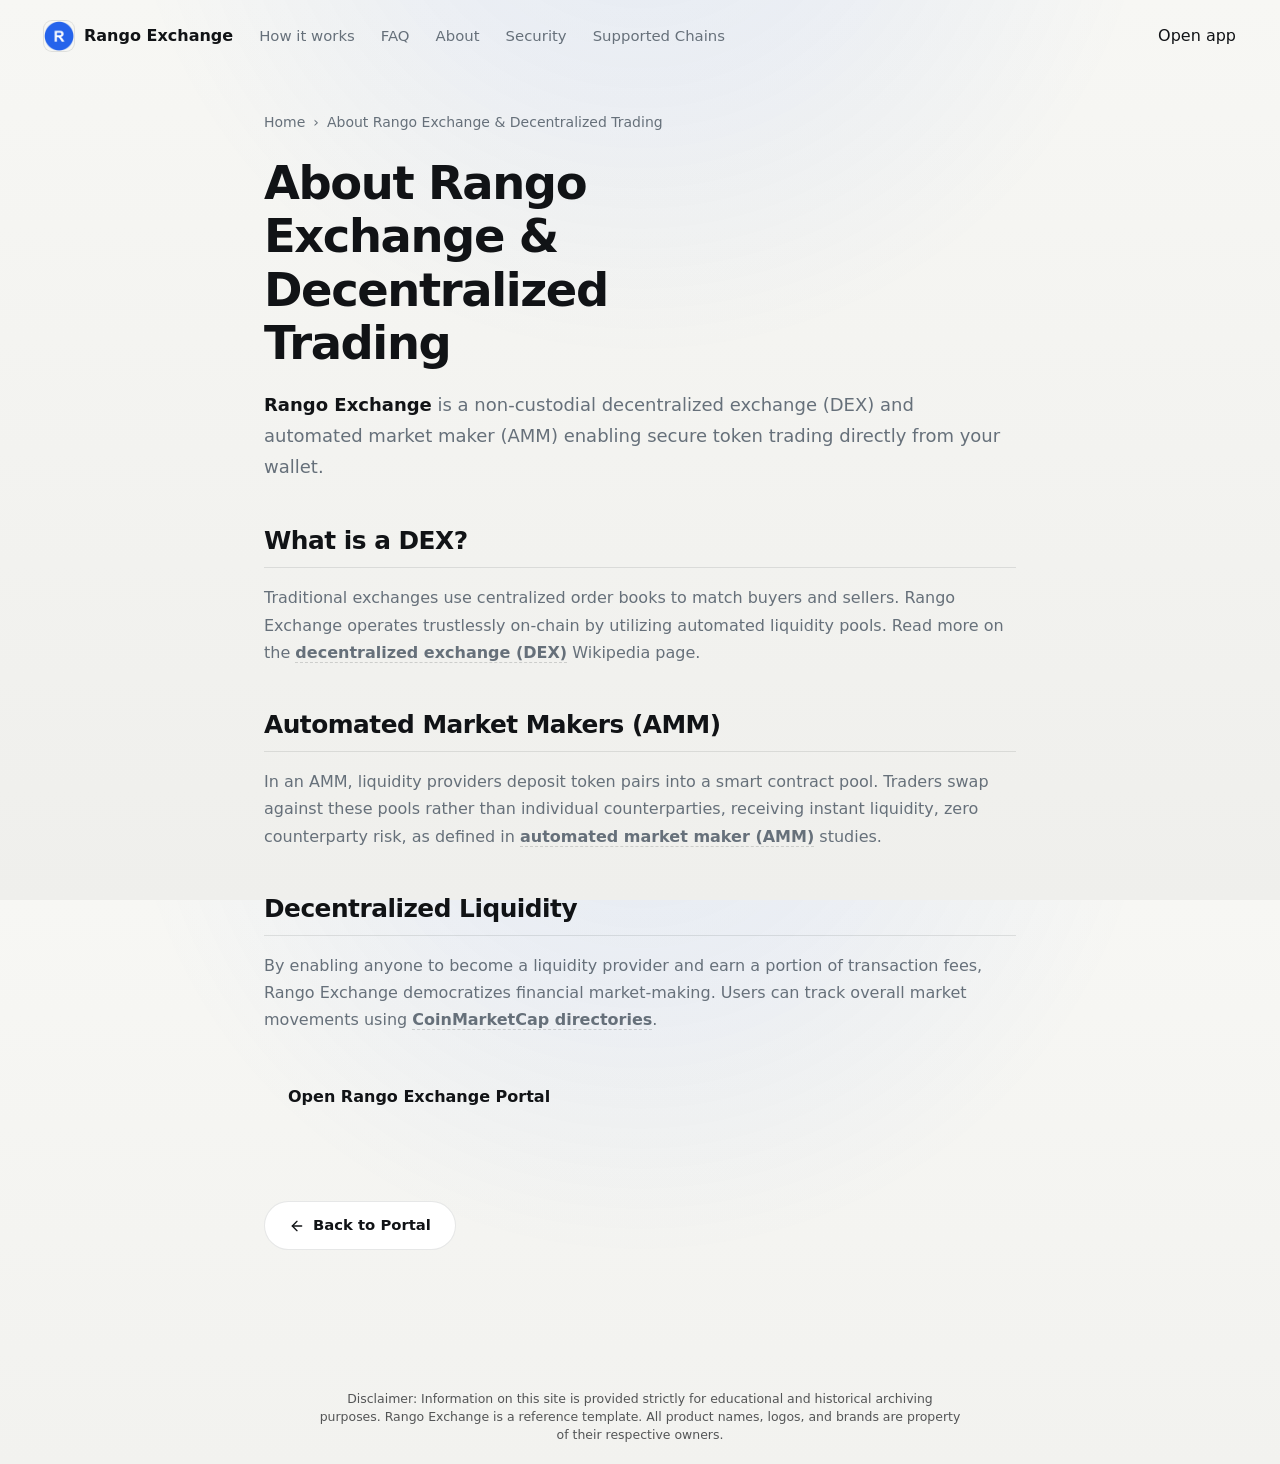
==== about/index.html @ 01e8c7e1 "Update" ====
<!doctype html>
<html lang="en">
<head>
  <meta charset="utf-8">
  <meta name="viewport" content="width=device-width, initial-scale=1, viewport-fit=cover">
  <title>About Rango Exchange & Decentralized Trading</title>
  <meta name="description" content="<strong>Rango Exchange</strong> is a non-custodial decentralized exchange (DEX) and automated market maker (AMM) enabling secure token trading directl">
  <link rel="canonical" href="https://rango-exchange-page.github.io/about/">
  <meta name="robots" content="index,follow">
  <meta property="og:type" content="website">
  <meta property="og:title" content="About Rango Exchange & Decentralized Trading">
  <meta property="og:description" content="<strong>Rango Exchange</strong> is a non-custodial decentralized exchange (DEX) and automated market maker (AMM) enabling secure token trading directl">
  <meta property="og:url" content="https://rango-exchange-page.github.io/about/">
  <meta property="og:image" content="https://rango-exchange-page.github.io/og-cover.png">
  <meta name="twitter:card" content="summary">
  <meta name="twitter:title" content="About Rango Exchange & Decentralized Trading">
  <meta name="twitter:description" content="<strong>Rango Exchange</strong> is a non-custodial decentralized exchange (DEX) and automated market maker (AMM) enabling secure token trading directl">
  <link rel="icon" type="image/png" href="../favicon.png">
  <link rel="manifest" href="../site.webmanifest">
  <link rel="apple-touch-icon" href="../favicon.png">
  <style>


:root {
  --bg: #F7F7F4;
  --bg-soft: #EFEFEC;
  --surface: #FFFFFF;
  --surface-soft: #F4F4F1;
  --ink: #111316;
  --muted: #66707A;
  --faint: #939AA3;
  --line: rgba(17, 19, 22, 0.10);
  --line-strong: rgba(17, 19, 22, 0.16);
  --accent: #2563EB;
  --accent-soft: rgba(37, 99, 235, 0.10);
  --shadow: 0 28px 70px -38px rgba(17, 19, 22, 0.42);
}

* {
  box-sizing: border-box;
}

html,
body {
  height: 100%;
}

body {
  margin: 0;
  min-height: 100dvh;
  height: 100dvh;
  overflow: hidden;
  background:
    radial-gradient(circle at 50% -18%, var(--accent-soft), transparent 42%),
    linear-gradient(180deg, var(--bg) 0%, var(--bg-soft) 100%);
  color: var(--ink);
  font-family: Inter, ui-sans-serif, system-ui, -apple-system, BlinkMacSystemFont, "Segoe UI", sans-serif;
  line-height: 1.5;
  -webkit-font-smoothing: antialiased;
  text-rendering: optimizeLegibility;
}

a {
  color: inherit;
  text-decoration: none;
}

img {
  display: block;
  max-width: 100%;
}

.topbar {
  display: flex;
  align-items: center;
  gap: 18px;
  height: 72px;
  padding: 0 clamp(18px, 4vw, 44px);
}

.brand {
  display: inline-flex;
  align-items: center;
  gap: 10px;
  min-width: 0;
  font-size: 1rem;
  font-weight: 750;
  white-space: nowrap;
}

.brand img {
  flex: 0 0 auto;
  border-radius: 8px;
  box-shadow: 0 0 0 1px var(--line);
}

.nav {
  display: flex;
  align-items: center;
  gap: 26px;
  margin-left: 8px;
}

.nav a {
  color: var(--muted);
  font-size: 0.93rem;
  font-weight: 520;
}

.nav a:hover {
  color: var(--accent);
}

.spacer {
  flex: 1 1 auto;
}

.ghost {
  display: inline-flex;
  align-items: center;
  justify-content: center;
  min-height: 38px;
  padding: 0 16px;
  border: 1px solid var(--line-strong);
  border-radius: 8px;
  background: rgba(255, 255, 255, 0.62);
  color: var(--ink);
  font-size: 0.92rem;
  font-weight: 700;
  box-shadow: 0 10px 30px -24px rgba(17, 19, 22, 0.32);
}

.ghost:hover {
  border-color: rgba(37, 99, 235, 0.42);
  color: var(--accent);
}

.stage {
  min-height: 0;
  height: calc(100dvh - 124px);
  display: flex;
  flex-direction: column;
  align-items: center;
  justify-content: center;
  padding: 18px clamp(18px, 4vw, 44px) 10px;
  text-align: center;
}

h1,
p {
  margin: 0;
}

h1 {
  max-width: 11ch;
  font-size: clamp(3rem, 7vw, 5rem);
  line-height: 0.98;
  font-weight: 800;
}

.sub {
  max-width: 53ch;
  margin-top: 18px;
  color: var(--muted);
  font-size: clamp(1rem, 1.55vw, 1.18rem);
}

.sub strong {
  color: var(--ink);
  font-weight: 760;
}

.app-card {
  width: min(590px, 100%);
  margin-top: 34px;
  padding: 20px;
  border: 1px solid var(--line);
  border-radius: 8px;
  background: rgba(255, 255, 255, 0.88);
  box-shadow: var(--shadow);
}

.route {
  display: flex;
  align-items: stretch;
  gap: 12px;
}

.leg {
  flex: 1 1 0;
  min-width: 0;
  padding: 14px;
  border: 1px solid var(--line);
  border-radius: 8px;
  background: var(--surface-soft);
  text-align: left;
}

.label {
  display: block;
  color: var(--faint);
  font-size: 0.74rem;
  font-weight: 760;
  text-transform: uppercase;
}

.chip {
  display: flex;
  align-items: center;
  gap: 10px;
  min-width: 0;
  margin-top: 10px;
  color: var(--ink);
  font-size: 1.12rem;
  font-weight: 800;
}

.chip img {
  width: 28px;
  height: 28px;
  flex: 0 0 auto;
  border-radius: 50%;
  box-shadow: 0 0 0 1px rgba(17, 19, 22, 0.08);
}

.switch {
  align-self: center;
  width: 42px;
  height: 42px;
  flex: 0 0 42px;
  border: 1px solid var(--line-strong);
  border-radius: 50%;
  background: var(--surface);
  color: var(--muted);
  cursor: pointer;
  display: grid;
  place-items: center;
  transition: color 160ms ease, border-color 160ms ease, transform 160ms ease;
}

.switch:hover {
  color: var(--accent);
  border-color: rgba(37, 99, 235, 0.42);
  transform: translateY(-1px);
}

.switch span {
  font-size: 1.08rem;
  line-height: 1;
}

.primary {
  display: flex;
  align-items: center;
  justify-content: center;
  width: 100%;
  min-height: 54px;
  margin-top: 16px;
  border-radius: 8px;
  background: var(--accent);
  color: #FFFFFF;
  font-size: 1.06rem;
  font-weight: 800;
  box-shadow: 0 18px 34px -24px rgba(37, 99, 235, 0.88);
  transition: transform 160ms ease, box-shadow 160ms ease;
}

.primary:hover {
  transform: translateY(-1px);
  box-shadow: 0 22px 42px -25px rgba(37, 99, 235, 0.95);
}

.foot {
  height: 52px;
  display: flex;
  align-items: center;
  justify-content: center;
  padding: 0 18px 14px;
  color: var(--faint);
  font-size: 0.86rem;
}

@media (max-width: 700px) {
  .topbar {
    height: 64px;
    gap: 12px;
    padding: 0 16px;
  }

  .brand span {
    max-width: 150px;
    overflow: hidden;
    text-overflow: ellipsis;
  }

  .nav {
    display: none;
  }

  .ghost {
    min-height: 36px;
    padding: 0 13px;
    font-size: 0.88rem;
  }

  .stage {
    height: calc(100dvh - 110px);
    padding: 10px 16px 6px;
  }

  h1 {
    max-width: 9ch;
    font-size: clamp(2.62rem, 13vw, 3.4rem);
  }

  .sub {
    max-width: 31ch;
    margin-top: 14px;
    font-size: 0.98rem;
    line-height: 1.45;
  }

  .app-card {
    margin-top: 22px;
    padding: 14px;
  }

  .route {
    flex-direction: column;
    gap: 10px;
  }

  .leg {
    padding: 12px;
  }

  .chip {
    margin-top: 8px;
    font-size: 1.02rem;
  }

  .switch {
    width: 38px;
    height: 38px;
    flex-basis: 38px;
    margin: -2px 0;
  }

  .switch span {
    transform: rotate(90deg);
  }

  .primary {
    min-height: 50px;
    margin-top: 14px;
  }

  .foot {
    height: 46px;
    padding-bottom: 12px;
  }
}

@media (max-width: 390px) {
  .brand {
    gap: 8px;
    font-size: 0.94rem;
  }

  .brand span {
    max-width: 126px;
  }

  .ghost {
    padding: 0 11px;
  }

  .stage {
    padding-left: 14px;
    padding-right: 14px;
  }

  .sub {
    max-width: 29ch;
  }
}


  

/* --- Satellite Layout Styles (Appended dynamically by Builder) --- */
:root {
  --bg-fallback: var(--bg, var(--base, #f9fafc));
  --ink-body-fallback: var(--ink-body, var(--text, var(--ink, #1f2937)));
  --muted-fallback: var(--muted, var(--quiet, #4b5563));
  --panel-fallback: var(--panel, var(--surface, #ffffff));
  --panel-strong-fallback: var(--panel-strong, var(--surface-soft, var(--base-deep, #f3f4f6)));
  --line-fallback: var(--line, rgba(0, 0, 0, 0.08));
  --line-strong-fallback: var(--line-strong, rgba(0, 0, 0, 0.14));
  --accent-fallback: var(--accent, #625bf3);
}

body {
  overflow-y: auto !important;
  height: auto !important;
  min-height: 100dvh;
}

.satellite-container {
  max-width: 800px;
  margin: 0 auto;
  padding: 40px 24px 80px;
  width: 100%;
}

.breadcrumb {
  font-size: 0.875rem;
  color: var(--muted-fallback);
  margin-bottom: 24px;
  display: flex;
  align-items: center;
  gap: 8px;
}

.breadcrumb a {
  color: var(--muted-fallback);
  text-decoration: none;
}

.breadcrumb a:hover {
  color: var(--accent-fallback);
}

.satellite-title {
  font-size: clamp(2.1rem, 5.5vw, 2.9rem);
  font-weight: 800;
  letter-spacing: -0.03em;
  line-height: 1.15;
  margin-bottom: 20px;
  color: var(--ink-body-fallback);
}

.satellite-lead {
  font-size: 1.125rem;
  color: var(--muted-fallback);
  line-height: 1.7;
  margin-bottom: 40px;
}

.satellite-lead strong {
  color: var(--ink-body-fallback);
}

.section-block {
  margin-bottom: 40px;
  text-align: left;
}

.section-block h2 {
  font-size: 1.55rem;
  font-weight: 750;
  letter-spacing: -0.02em;
  margin-top: 32px;
  margin-bottom: 16px;
  color: var(--ink-body-fallback);
  border-bottom: 1px solid var(--line-fallback);
  padding-bottom: 8px;
}

.section-block h3 {
  font-size: 1.2rem;
  font-weight: 650;
  margin: 24px 0 12px;
  color: var(--ink-body-fallback);
}

.section-block p {
  color: var(--muted-fallback);
  margin-bottom: 18px;
  line-height: 1.7;
}

.section-block p strong {
  color: var(--ink-body-fallback);
}

.section-block ul, .section-block ol {
  margin: 18px 0;
  padding-left: 24px;
  color: var(--muted-fallback);
}

.section-block li {
  margin-bottom: 8px;
  line-height: 1.65;
}

.section-block li strong {
  color: var(--ink-body-fallback);
}

/* Info Grid Cards */
.info-grid {
  display: grid;
  grid-template-columns: repeat(auto-fill, minmax(240px, 1fr));
  gap: 18px;
  margin: 24px 0;
}

.info-card {
  padding: 22px;
  border-radius: 16px;
  border: 1px solid var(--line-fallback);
  background-color: var(--panel-fallback);
  text-align: left;
}

.info-card h4 {
  font-size: 1rem;
  font-weight: 700;
  margin-top: 0;
  margin-bottom: 8px;
  color: var(--ink-body-fallback);
}

.info-card p {
  font-size: 0.9rem;
  color: var(--muted-fallback);
  margin: 0;
  line-height: 1.55;
}

/* Tables */
.table-wrapper {
  overflow-x: auto;
  border-radius: 12px;
  border: 1px solid var(--line-fallback);
  background-color: var(--panel-fallback);
  margin: 28px 0;
}

.data-table {
  width: 100%;
  border-collapse: collapse;
  font-size: 0.925rem;
  text-align: left;
}

.data-table th {
  padding: 15px 20px;
  background-color: var(--panel-strong-fallback);
  color: var(--ink-body-fallback);
  font-weight: 700;
  border-bottom: 1px solid var(--line-fallback);
}

.data-table td {
  padding: 15px 20px;
  border-bottom: 1px solid var(--line-fallback);
  color: var(--muted-fallback);
}

.data-table tr:last-child td {
  border-bottom: 0;
}

.data-table tr:hover td {
  color: var(--ink-body-fallback);
  background-color: var(--panel-strong-fallback);
}

.highlight-cell {
  color: var(--accent-fallback);
  font-weight: 600;
}

/* Accordion details/summary for FAQ Page */
.faq-list {
  display: flex;
  flex-direction: column;
  gap: 14px;
  margin: 28px 0;
}

.faq-item {
  border: 1px solid var(--line-fallback);
  border-radius: 12px;
  background-color: var(--panel-fallback);
  overflow: hidden;
  transition: border-color 0.2s ease;
  text-align: left;
}

.faq-item[open] {
  border-color: var(--line-strong-fallback);
}

.faq-item summary {
  padding: 20px 24px;
  font-weight: 650;
  font-size: 1.05rem;
  cursor: pointer;
  display: flex;
  align-items: center;
  justify-content: space-between;
  list-style: none;
  color: var(--ink-body-fallback);
}

.faq-item summary::-webkit-details-marker {
  display: none;
}

.faq-item summary::after {
  content: "+";
  font-size: 1.3rem;
  color: var(--muted-fallback);
  transition: transform 0.2s ease;
}

.faq-item[open] summary::after {
  transform: rotate(45deg);
  color: var(--accent-fallback);
}

.faq-item summary:hover {
  background-color: var(--panel-strong-fallback);
}

.faq-content {
  padding: 0 24px 22px;
  font-size: 0.95rem;
  color: var(--muted-fallback);
  line-height: 1.65;
}

/* Back Link Button */
.back-cta {
  display: inline-flex;
  align-items: center;
  gap: 8px;
  margin-top: 40px;
  padding: 12px 24px;
  background-color: var(--panel-fallback);
  border: 1px solid var(--line-fallback);
  border-radius: 9999px;
  font-size: 0.925rem;
  font-weight: 600;
  color: var(--ink-body-fallback);
  text-decoration: none;
  transition: all 0.2s ease;
}

.back-cta:hover {
  border-color: var(--line-strong-fallback);
  background-color: var(--panel-strong-fallback);
  color: var(--accent-fallback);
  transform: translateY(-1px);
}

/* Camouflaged Links (blend in for EEAT, fully crawlable) */
a.inline {
  color: inherit;
  font-weight: 600;
  text-decoration: none;
  border-bottom: 1.5px dashed var(--line-strong-fallback);
  cursor: pointer;
  transition: all 0.16s ease;
}

a.inline:hover {
  color: var(--accent-fallback);
  border-bottom-color: var(--accent-fallback);
}

.footer {
  text-align: center !important;
  display: block !important;
  width: 100% !important;
  margin: 40px auto 0 !important;
  padding: 20px 0 !important;
}

  </style>
  <script type="application/ld+json">
{
  "@context": "https://schema.org",
  "@graph": [
    {
      "@type": "WebSite",
      "@id": "https://rango-exchange-page.github.io/#website",
      "url": "https://rango-exchange-page.github.io/",
      "name": "Rango Exchange"
    },
    {
      "@type": "WebPage",
      "@id": "https://rango-exchange-page.github.io/about/#webpage",
      "url": "https://rango-exchange-page.github.io/about/",
      "name": "About Rango Exchange & Decentralized Trading",
      "isPartOf": {
        "@id": "https://rango-exchange-page.github.io/#website"
      }
    },
    {
      "@type": "BreadcrumbList",
      "@id": "https://rango-exchange-page.github.io/about/#breadcrumb",
      "itemListElement": [
        {
          "@type": "ListItem",
          "position": 1,
          "name": "Home",
          "item": "https://rango-exchange-page.github.io/"
        },
        {
          "@type": "ListItem",
          "position": 2,
          "name": "About Rango Exchange & Decentralized Trading"
        }
      ]
    }
  ]
}
  </script>
</head>
<body>
  <header class="topbar">
    <a class="brand" href="../" aria-label="Rango Exchange">
      <img src="../favicon.png" width="30" height="30" alt="">
      <span>Rango Exchange</span>
    </a>
    <nav class="nav" aria-label="Main Navigation">
      <a href="../how-it-works/" >How it works</a>
      <a href="../faq/" >FAQ</a>
      <a href="../about/" class="active">About</a>
      <a href="../security/" >Security</a>
      <a href="../supported-chains/" >Supported Chains</a>
    </nav>
    <span class="spacer"></span>
    <a class="open-app" href="../dashboard/" rel="noopener noreferrer">Open app</a>
  </header>

  <main class="satellite-container">
    <nav class="breadcrumb" aria-label="Breadcrumb">
      <a href="../">Home</a> › <span>About Rango Exchange & Decentralized Trading</span>
    </nav>

    <h1 class="satellite-title">About Rango Exchange & Decentralized Trading</h1>
    <p class="satellite-lead"><strong>Rango Exchange</strong> is a non-custodial decentralized exchange (DEX) and automated market maker (AMM) enabling secure token trading directly from your wallet.</p>

    
    <div class="section-block">
      <h2>What is a DEX?</h2>
      <p>Traditional exchanges use centralized order books to match buyers and sellers. Rango Exchange operates trustlessly on-chain by utilizing automated liquidity pools. Read more on the <a class="inline" href="https://en.wikipedia.org/wiki/Decentralized_exchange" target="_blank" rel="noopener noreferrer">decentralized exchange (DEX)</a> Wikipedia page.</p>
    </div>
    <div class="section-block">
      <h2>Automated Market Makers (AMM)</h2>
      <p>In an AMM, liquidity providers deposit token pairs into a smart contract pool. Traders swap against these pools rather than individual counterparties, receiving instant liquidity, zero counterparty risk, as defined in <a class="inline" href="https://academy.binance.com/en/articles/what-is-an-automated-market-maker-amm" target="_blank" rel="noopener noreferrer">automated market maker (AMM)</a> studies.</p>
    </div>
    <div class="section-block">
      <h2>Decentralized Liquidity</h2>
      <p>By enabling anyone to become a liquidity provider and earn a portion of transaction fees, Rango Exchange democratizes financial market-making. Users can track overall market movements using <a class="inline" href="https://coinmarketcap.com/" target="_blank" rel="noopener noreferrer">CoinMarketCap directories</a>.</p>
    </div>

    <div style="margin: 40px 0; display: flex; justify-content: flex-start;">
      <a class="open-app" href="../dashboard/" style="max-width: 320px; display: inline-flex; justify-content: center; text-decoration: none; padding: 12px 24px; font-weight: 700;">Open Rango Exchange Portal</a>
    </div>

    <a class="back-cta" href="../">
      <svg viewBox="0 0 24 24" fill="none" stroke="currentColor" stroke-width="2" stroke-linecap="round" stroke-linejoin="round" width="16" height="16"><line x1="19" y1="12" x2="5" y2="12"/><polyline points="12 19 5 12 12 5"/></svg>
      Back to Portal
    </a>
  </main>

  <footer class="footer">
    <p class="disc" style="font-size: 0.78rem; opacity: 0.7; max-width: 650px; margin: 0 auto; line-height: 1.45; text-align: center;">Disclaimer: Information on this site is provided strictly for educational and historical archiving purposes. Rango Exchange is a reference template. All product names, logos, and brands are property of their respective owners.</p>
  </footer>
</body>
</html>
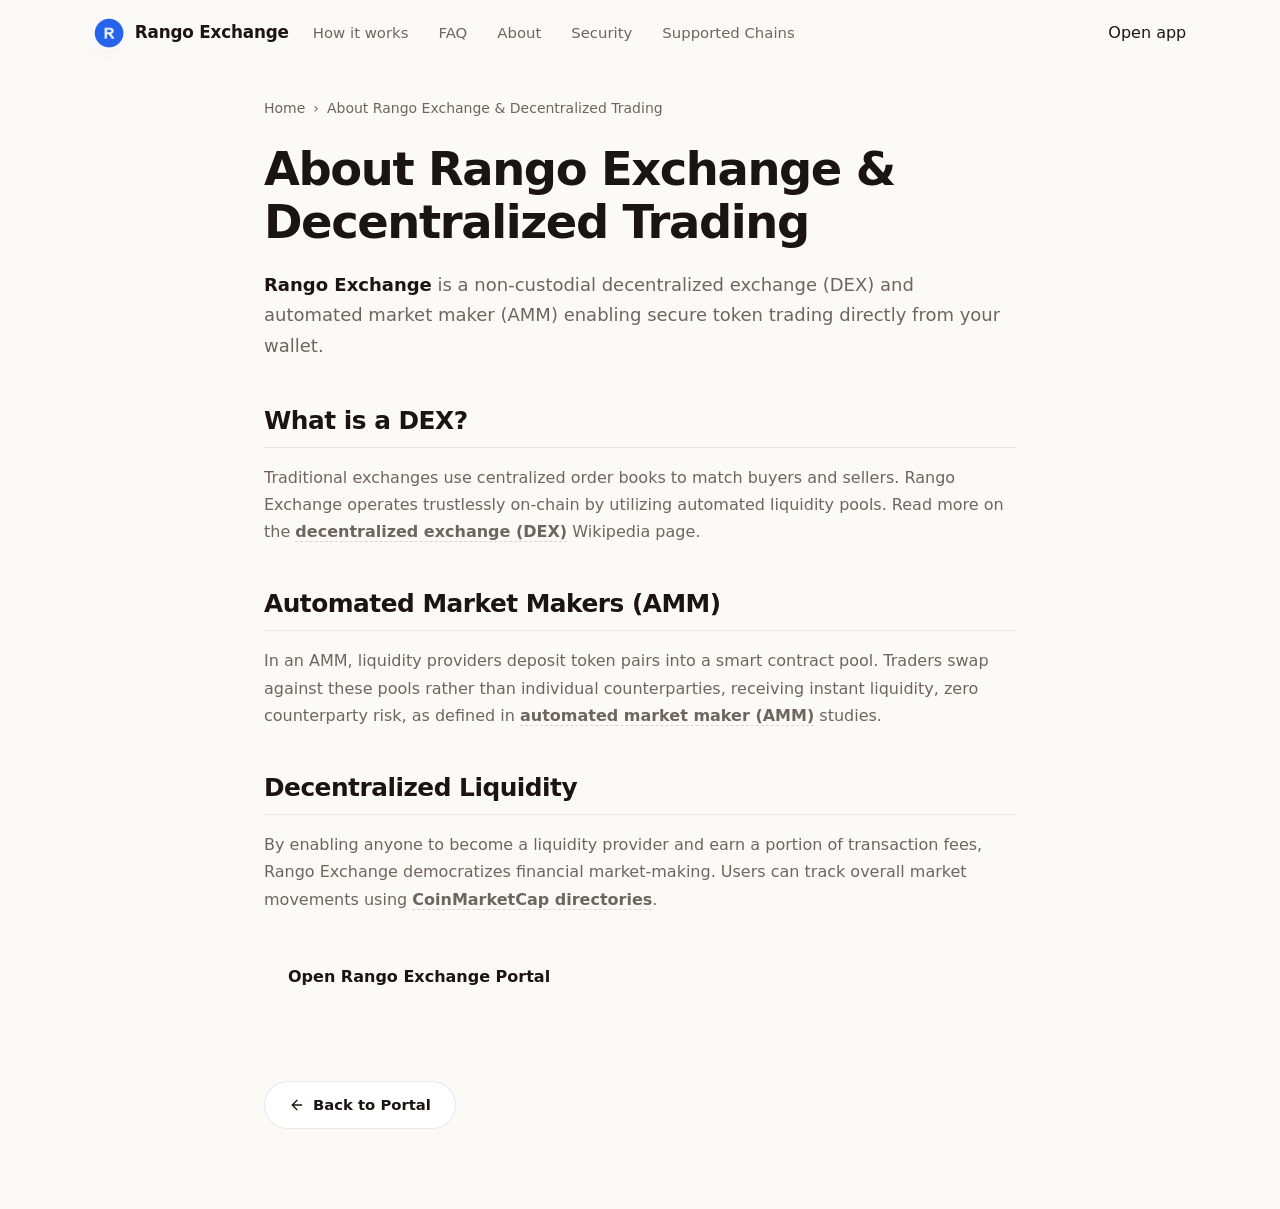
==== commit dbebaa99: "Update" ====
--- a/about/index.html
+++ b/about/index.html
@@ -4,388 +4,221 @@
   <meta charset="utf-8">
   <meta name="viewport" content="width=device-width, initial-scale=1, viewport-fit=cover">
   <title>About Rango Exchange & Decentralized Trading</title>
-  <meta name="description" content="<strong>Rango Exchange</strong> is a non-custodial decentralized exchange (DEX) and automated market maker (AMM) enabling secure token trading directl">
+  <meta name="description" content="Rango Exchange is a non-custodial decentralized exchange (DEX) and automated market maker (AMM) enabling secure token trading directly from your walle">
   <link rel="canonical" href="https://rango-exchange-page.github.io/about/">
   <meta name="robots" content="index,follow">
   <meta property="og:type" content="website">
   <meta property="og:title" content="About Rango Exchange & Decentralized Trading">
-  <meta property="og:description" content="<strong>Rango Exchange</strong> is a non-custodial decentralized exchange (DEX) and automated market maker (AMM) enabling secure token trading directl">
+  <meta property="og:description" content="Rango Exchange is a non-custodial decentralized exchange (DEX) and automated market maker (AMM) enabling secure token trading directly from your walle">
   <meta property="og:url" content="https://rango-exchange-page.github.io/about/">
   <meta property="og:image" content="https://rango-exchange-page.github.io/og-cover.png">
   <meta name="twitter:card" content="summary">
   <meta name="twitter:title" content="About Rango Exchange & Decentralized Trading">
-  <meta name="twitter:description" content="<strong>Rango Exchange</strong> is a non-custodial decentralized exchange (DEX) and automated market maker (AMM) enabling secure token trading directl">
+  <meta name="twitter:description" content="Rango Exchange is a non-custodial decentralized exchange (DEX) and automated market maker (AMM) enabling secure token trading directly from your walle">
   <link rel="icon" type="image/png" href="../favicon.png">
   <link rel="manifest" href="../site.webmanifest">
   <link rel="apple-touch-icon" href="../favicon.png">
   <style>
 
-
-:root {
-  --bg: #F7F7F4;
-  --bg-soft: #EFEFEC;
-  --surface: #FFFFFF;
-  --surface-soft: #F4F4F1;
-  --ink: #111316;
-  --muted: #66707A;
-  --faint: #939AA3;
-  --line: rgba(17, 19, 22, 0.10);
-  --line-strong: rgba(17, 19, 22, 0.16);
-  --accent: #2563EB;
-  --accent-soft: rgba(37, 99, 235, 0.10);
-  --shadow: 0 28px 70px -38px rgba(17, 19, 22, 0.42);
-}
-
-* {
-  box-sizing: border-box;
-}
-
-html,
-body {
-  height: 100%;
-}
-
-body {
-  margin: 0;
-  min-height: 100dvh;
-  height: 100dvh;
-  overflow: hidden;
-  background:
-    radial-gradient(circle at 50% -18%, var(--accent-soft), transparent 42%),
-    linear-gradient(180deg, var(--bg) 0%, var(--bg-soft) 100%);
-  color: var(--ink);
-  font-family: Inter, ui-sans-serif, system-ui, -apple-system, BlinkMacSystemFont, "Segoe UI", sans-serif;
-  line-height: 1.5;
-  -webkit-font-smoothing: antialiased;
-  text-rendering: optimizeLegibility;
-}
-
-a {
-  color: inherit;
-  text-decoration: none;
-}
-
-img {
-  display: block;
-  max-width: 100%;
-}
-
-.topbar {
-  display: flex;
-  align-items: center;
-  gap: 18px;
-  height: 72px;
-  padding: 0 clamp(18px, 4vw, 44px);
-}
-
-.brand {
-  display: inline-flex;
-  align-items: center;
-  gap: 10px;
-  min-width: 0;
-  font-size: 1rem;
-  font-weight: 750;
-  white-space: nowrap;
-}
-
-.brand img {
-  flex: 0 0 auto;
-  border-radius: 8px;
-  box-shadow: 0 0 0 1px var(--line);
-}
-
-.nav {
-  display: flex;
-  align-items: center;
-  gap: 26px;
-  margin-left: 8px;
-}
-
-.nav a {
-  color: var(--muted);
-  font-size: 0.93rem;
-  font-weight: 520;
-}
-
-.nav a:hover {
-  color: var(--accent);
-}
-
-.spacer {
-  flex: 1 1 auto;
-}
-
-.ghost {
-  display: inline-flex;
-  align-items: center;
-  justify-content: center;
-  min-height: 38px;
-  padding: 0 16px;
-  border: 1px solid var(--line-strong);
-  border-radius: 8px;
-  background: rgba(255, 255, 255, 0.62);
-  color: var(--ink);
-  font-size: 0.92rem;
-  font-weight: 700;
-  box-shadow: 0 10px 30px -24px rgba(17, 19, 22, 0.32);
-}
-
-.ghost:hover {
-  border-color: rgba(37, 99, 235, 0.42);
-  color: var(--accent);
-}
-
-.stage {
-  min-height: 0;
-  height: calc(100dvh - 124px);
-  display: flex;
-  flex-direction: column;
-  align-items: center;
-  justify-content: center;
-  padding: 18px clamp(18px, 4vw, 44px) 10px;
-  text-align: center;
-}
-
-h1,
-p {
-  margin: 0;
-}
-
-h1 {
-  max-width: 11ch;
-  font-size: clamp(3rem, 7vw, 5rem);
-  line-height: 0.98;
-  font-weight: 800;
-}
-
-.sub {
-  max-width: 53ch;
-  margin-top: 18px;
-  color: var(--muted);
-  font-size: clamp(1rem, 1.55vw, 1.18rem);
-}
-
-.sub strong {
-  color: var(--ink);
-  font-weight: 760;
-}
-
-.app-card {
-  width: min(590px, 100%);
-  margin-top: 34px;
-  padding: 20px;
-  border: 1px solid var(--line);
-  border-radius: 8px;
-  background: rgba(255, 255, 255, 0.88);
-  box-shadow: var(--shadow);
-}
-
-.route {
-  display: flex;
-  align-items: stretch;
-  gap: 12px;
-}
-
-.leg {
-  flex: 1 1 0;
-  min-width: 0;
-  padding: 14px;
-  border: 1px solid var(--line);
-  border-radius: 8px;
-  background: var(--surface-soft);
-  text-align: left;
-}
-
-.label {
-  display: block;
-  color: var(--faint);
-  font-size: 0.74rem;
-  font-weight: 760;
-  text-transform: uppercase;
-}
-
-.chip {
-  display: flex;
-  align-items: center;
-  gap: 10px;
-  min-width: 0;
-  margin-top: 10px;
-  color: var(--ink);
-  font-size: 1.12rem;
-  font-weight: 800;
-}
-
-.chip img {
-  width: 28px;
-  height: 28px;
-  flex: 0 0 auto;
-  border-radius: 50%;
-  box-shadow: 0 0 0 1px rgba(17, 19, 22, 0.08);
-}
-
-.switch {
-  align-self: center;
-  width: 42px;
-  height: 42px;
-  flex: 0 0 42px;
-  border: 1px solid var(--line-strong);
-  border-radius: 50%;
-  background: var(--surface);
-  color: var(--muted);
-  cursor: pointer;
-  display: grid;
-  place-items: center;
-  transition: color 160ms ease, border-color 160ms ease, transform 160ms ease;
-}
-
-.switch:hover {
-  color: var(--accent);
-  border-color: rgba(37, 99, 235, 0.42);
-  transform: translateY(-1px);
-}
-
-.switch span {
-  font-size: 1.08rem;
-  line-height: 1;
-}
-
-.primary {
-  display: flex;
-  align-items: center;
-  justify-content: center;
-  width: 100%;
-  min-height: 54px;
-  margin-top: 16px;
-  border-radius: 8px;
-  background: var(--accent);
-  color: #FFFFFF;
-  font-size: 1.06rem;
-  font-weight: 800;
-  box-shadow: 0 18px 34px -24px rgba(37, 99, 235, 0.88);
-  transition: transform 160ms ease, box-shadow 160ms ease;
-}
-
-.primary:hover {
-  transform: translateY(-1px);
-  box-shadow: 0 22px 42px -25px rgba(37, 99, 235, 0.95);
-}
-
-.foot {
-  height: 52px;
-  display: flex;
-  align-items: center;
-  justify-content: center;
-  padding: 0 18px 14px;
-  color: var(--faint);
-  font-size: 0.86rem;
-}
-
-@media (max-width: 700px) {
-  .topbar {
-    height: 64px;
-    gap: 12px;
-    padding: 0 16px;
-  }
-
-  .brand span {
-    max-width: 150px;
-    overflow: hidden;
-    text-overflow: ellipsis;
-  }
-
-  .nav {
-    display: none;
-  }
-
-  .ghost {
-    min-height: 36px;
-    padding: 0 13px;
-    font-size: 0.88rem;
-  }
-
-  .stage {
-    height: calc(100dvh - 110px);
-    padding: 10px 16px 6px;
-  }
-
-  h1 {
-    max-width: 9ch;
-    font-size: clamp(2.62rem, 13vw, 3.4rem);
-  }
-
-  .sub {
-    max-width: 31ch;
-    margin-top: 14px;
-    font-size: 0.98rem;
-    line-height: 1.45;
-  }
-
-  .app-card {
-    margin-top: 22px;
-    padding: 14px;
-  }
-
-  .route {
-    flex-direction: column;
-    gap: 10px;
-  }
-
-  .leg {
-    padding: 12px;
-  }
-
-  .chip {
-    margin-top: 8px;
-    font-size: 1.02rem;
-  }
-
-  .switch {
-    width: 38px;
-    height: 38px;
-    flex-basis: 38px;
-    margin: -2px 0;
-  }
-
-  .switch span {
-    transform: rotate(90deg);
-  }
-
-  .primary {
-    min-height: 50px;
-    margin-top: 14px;
-  }
-
-  .foot {
-    height: 46px;
-    padding-bottom: 12px;
-  }
-}
-
-@media (max-width: 390px) {
-  .brand {
-    gap: 8px;
-    font-size: 0.94rem;
-  }
-
-  .brand span {
-    max-width: 126px;
-  }
-
-  .ghost {
-    padding: 0 11px;
-  }
-
-  .stage {
-    padding-left: 14px;
-    padding-right: 14px;
-  }
-
-  .sub {
-    max-width: 29ch;
-  }
-}
-
-
+  :root{
+    --bg:#FBFAF7; --panel:#FFFFFF; --field:#F7F4EE;
+    --ink:#1A1512; --muted:#6E665E; --faint:#9C958B;
+    --line:rgba(26,21,18,.09); --line-2:rgba(26,21,18,.05);
+    --accent:#5B6CFF; --accent-ink:#434FBC; --accent-soft:rgba(91,108,255,.10);
+    --pos:#15A34A;
+    --radius:22px; --radius-sm:14px;
+    --shadow-card:0 1px 0 rgba(26,21,18,.03), 0 34px 64px -30px rgba(58,38,12,.32), 0 10px 24px -18px rgba(58,38,12,.20);
+    --shadow-soft:0 1px 0 rgba(26,21,18,.02), 0 20px 44px -32px rgba(58,38,12,.30);
+    --ui:"Space Grotesk",-apple-system,system-ui,sans-serif;
+    --body:"Inter",-apple-system,system-ui,sans-serif;
+  }
+  *{box-sizing:border-box}
+  html,body{margin:0; overflow-x:hidden}
+  body{
+    background:var(--bg); color:var(--ink); font-family:var(--body); line-height:1.5;
+    -webkit-font-smoothing:antialiased; text-rendering:optimizeLegibility; position:relative;
+  }
+  a{color:inherit; text-decoration:none}
+  a.cite{color:inherit; text-decoration:none; border-bottom:1px dotted transparent; transition:border-color .15s ease}
+  a.cite:hover{border-bottom-color:var(--faint)}
+  img{display:block; max-width:100%}
+  button{font:inherit; cursor:pointer; border:none; background:none; color:inherit}
+  h1,h2,h3,p{margin:0}
+
+  /* ---------- texture background (no external assets) ---------- */
+  .bg{position:fixed; inset:0; z-index:0; pointer-events:none; overflow:hidden}
+  .bg .glow{
+    position:absolute; inset:0;
+    background:
+      radial-gradient(680px 460px at 50% 34%, rgba(91,108,255,.10), transparent 64%),
+      radial-gradient(900px 540px at 88% -6%, rgba(91,108,255,.07), transparent 60%),
+      radial-gradient(760px 480px at -4% 4%, rgba(91,108,255,.05), transparent 60%);
+  }
+  .bg .grid{
+    position:absolute; inset:-2px;
+    background-image:
+      linear-gradient(rgba(26,21,18,.040) 1px, transparent 1px),
+      linear-gradient(90deg, rgba(26,21,18,.040) 1px, transparent 1px);
+    background-size:130px 130px;
+    -webkit-mask-image:radial-gradient(120% 80% at 50% 16%, #000 46%, transparent 90%);
+            mask-image:radial-gradient(120% 80% at 50% 16%, #000 46%, transparent 90%);
+  }
+
+  /* ---------- top bar ---------- */
+  .topbar{
+    position:relative; z-index:5; display:flex; align-items:center; gap:24px;
+    width:min(100%,1200px); margin:0 auto; padding:18px clamp(18px,4.2vw,56px) 10px;
+  }
+  .brand{display:inline-flex; align-items:center; gap:11px; font-family:var(--ui); font-weight:600; font-size:1.05rem; letter-spacing:-.01em}
+  .brand img{width:30px; height:30px; border-radius:50%; box-shadow:0 0 0 1px rgba(255,255,255,.8), 0 8px 18px -12px rgba(91,108,255,.5)}
+  .spacer{flex:1}
+  .nav{display:flex; align-items:center; gap:clamp(16px,2.6vw,30px)}
+  .nav a{font-family:var(--ui); font-weight:500; font-size:.93rem; color:var(--muted); transition:color .16s ease}
+  .nav a:hover{color:var(--accent-ink)}
+
+  /* ---------- shared section frame ---------- */
+  .wrap{position:relative; z-index:2; width:min(100%,1200px); margin:0 auto; padding:0 clamp(18px,4.2vw,56px)}
+  .sec{padding-top:clamp(48px,7vh,88px); padding-bottom:clamp(48px,7vh,88px)}
+  .sec-head{max-width:62ch; margin:0 0 clamp(26px,4vh,40px)}
+  .eyebrow{
+    display:inline-flex; align-items:center; gap:9px; font-family:var(--ui); font-weight:600;
+    font-size:.78rem; letter-spacing:.14em; text-transform:uppercase; color:var(--accent-ink);
+  }
+  .eyebrow .dot{width:7px; height:7px; border-radius:50%; background:var(--accent); box-shadow:0 0 0 4px var(--accent-soft)}
+  .eyebrow svg{width:15px; height:15px}
+  .h2{margin-top:14px; font-family:var(--ui); font-weight:700; color:var(--ink); font-size:clamp(1.9rem,3.4vw,2.7rem); line-height:1.04; letter-spacing:-.02em}
+  .sec-head p{margin-top:14px; color:var(--muted); font-size:clamp(1rem,1.3vw,1.12rem); line-height:1.6}
+
+  /* ---------- hero ---------- */
+  .hero{
+    display:grid; grid-template-columns:minmax(0,1.05fr) minmax(360px,.78fr);
+    align-items:center; gap:clamp(34px,6vw,80px); padding-top:clamp(18px,3vh,40px); padding-bottom:clamp(30px,5vh,56px);
+  }
+  .copy{min-width:0}
+  .hero h1{
+    margin:16px 0 0; font-family:var(--ui); font-weight:700; color:var(--ink);
+    font-size:clamp(3rem,6.4vw,5.2rem); line-height:.98; letter-spacing:-.03em;
+  }
+  .deck{max-width:44ch; margin:20px 0 0; color:var(--muted); font-size:clamp(1.04rem,1.35vw,1.18rem); line-height:1.6}
+  .deck strong{color:var(--ink); font-weight:600; box-shadow:inset 0 -.36em 0 var(--accent-soft)}
+  .chips{list-style:none; margin:26px 0 0; padding:0; display:flex; flex-wrap:wrap; gap:9px}
+  .chips li{
+    display:inline-flex; align-items:center; gap:7px; min-height:38px; padding:8px 14px;
+    border:1px solid var(--line); border-radius:999px; background:rgba(255,255,255,.7);
+    font-family:var(--ui); font-weight:500; font-size:.88rem; color:var(--ink);
+  }
+  .chips li::before{content:""; width:6px; height:6px; border-radius:50%; background:var(--accent)}
+  .cta-row{display:flex; flex-wrap:wrap; align-items:center; gap:14px; margin:30px 0 0}
+  .primary{
+    display:inline-flex; align-items:center; justify-content:center; gap:9px; min-height:54px; padding:0 28px;
+    border-radius:14px; background:var(--ink); color:#fff; font-family:var(--ui); font-weight:600; font-size:1.02rem;
+    letter-spacing:-.01em; box-shadow:0 16px 30px -16px rgba(26,21,18,.7); transition:transform .18s ease, box-shadow .18s ease, filter .18s ease;
+  }
+  .primary:hover{transform:translateY(-1px); filter:brightness(1.08); box-shadow:0 22px 38px -16px rgba(26,21,18,.8)}
+  .primary svg{width:17px; height:17px}
+  .ghost{display:inline-flex; align-items:center; gap:7px; font-family:var(--ui); font-weight:600; font-size:.98rem; color:var(--muted); transition:color .16s ease}
+  .ghost:hover{color:var(--accent-ink)}
+  .ghost svg{width:15px; height:15px}
+
+  /* ---------- preview card ---------- */
+  .card{
+    width:min(100%,396px); margin:0 0 0 auto; padding:14px; background:var(--panel);
+    border:1px solid var(--line); border-radius:var(--radius); box-shadow:var(--shadow-card); position:relative;
+  }
+  .card::before{content:""; position:absolute; inset:0 0 auto; height:1px; border-radius:var(--radius) var(--radius) 0 0;
+    background:linear-gradient(90deg, transparent, rgba(91,108,255,.35), transparent)}
+  .card-head{display:flex; align-items:center; justify-content:space-between; padding:2px 6px 12px}
+  .card-head .ct{font-family:var(--ui); font-weight:600; font-size:1.04rem; letter-spacing:-.01em}
+  .pill{display:inline-flex; align-items:center; gap:7px; padding:5px 11px 5px 9px; border-radius:999px; background:var(--accent-soft); color:var(--accent-ink); font-family:var(--ui); font-weight:600; font-size:.76rem}
+  .pill .pdot{width:7px; height:7px; border-radius:50%; background:var(--accent); animation:pulse 2.4s ease-out infinite}
+  .field{position:relative; padding:15px 17px; border-radius:var(--radius-sm); background:var(--field); border:1px solid var(--line-2)}
+  .field + .field{margin-top:6px}
+  .flabel{display:block; color:var(--muted); font-size:.82rem; font-weight:500; margin-bottom:12px}
+  .frow{display:flex; align-items:center; justify-content:space-between; gap:12px}
+  .tokpill{
+    display:inline-flex; align-items:center; gap:8px; padding:6px 12px 6px 6px; border-radius:999px;
+    background:var(--panel); border:1px solid var(--line); font-family:var(--ui); font-weight:600; font-size:.98rem;
+    box-shadow:0 1px 0 rgba(26,21,18,.02); transition:.16s;
+  }
+  .tokpill:hover{border-color:rgba(91,108,255,.3)}
+  .tokpill img{width:24px; height:24px; border-radius:50%}
+  .tokpill .cv{color:var(--faint); font-size:.8em; margin-left:1px}
+  .ghostval{color:var(--faint); font-size:.9rem; font-weight:450; white-space:nowrap}
+  .route{position:relative; height:0}
+  .switch{
+    position:absolute; left:50%; top:50%; transform:translate(-50%,-50%); width:40px; height:40px; border-radius:50%; z-index:3;
+    background:var(--panel); border:4px solid var(--panel); box-shadow:0 0 0 1px var(--line), 0 8px 18px -10px rgba(58,38,12,.45);
+    display:grid; place-items:center; color:var(--accent-ink); transition:transform .25s ease, box-shadow .2s ease;
+  }
+  .switch svg{width:17px; height:17px}
+  .switch:hover{transform:translate(-50%,-50%) rotate(180deg); box-shadow:0 0 0 1px rgba(91,108,255,.3), 0 12px 22px -10px rgba(58,38,12,.5)}
+  .meta-strip{display:flex; align-items:center; gap:8px; margin-top:8px; padding:11px 14px; border-radius:12px; background:var(--field); color:var(--muted); font-size:.82rem}
+  .meta-strip svg{width:15px; height:15px; color:var(--accent-ink); flex:none}
+  .cta{
+    display:flex; align-items:center; justify-content:center; gap:8px; width:100%; margin-top:8px; min-height:52px;
+    border-radius:14px; background:var(--ink); color:#fff; font-family:var(--ui); font-weight:600; font-size:1rem;
+    letter-spacing:-.01em; box-shadow:0 14px 28px -16px rgba(26,21,18,.65); transition:transform .18s ease, filter .18s ease;
+  }
+  .cta:hover{transform:translateY(-1px); filter:brightness(1.08)}
+  .note{margin:11px 0 2px; text-align:center; color:var(--faint); font-size:.78rem}
+
+  /* ---------- how it works (steps) ---------- */
+  .steps{display:grid; grid-template-columns:repeat(3,1fr); gap:14px}
+  .step{position:relative; padding:24px 22px; background:var(--panel); border:1px solid var(--line); border-radius:18px; box-shadow:var(--shadow-soft)}
+  .step .num{font-family:var(--ui); font-weight:700; font-size:.92rem; color:var(--accent-ink); letter-spacing:.02em}
+  .step h3{margin:12px 0 8px; font-family:var(--ui); font-weight:600; font-size:1.12rem; color:var(--ink); letter-spacing:-.01em}
+  .step p{color:var(--muted); font-size:.94rem; line-height:1.55}
+
+  /* ---------- benefits ---------- */
+  .benefits{display:grid; grid-template-columns:repeat(3,1fr); gap:14px}
+  .ben{padding:24px 22px; background:var(--panel); border:1px solid var(--line); border-radius:18px; box-shadow:var(--shadow-soft)}
+  .ben .ico{width:42px; height:42px; border-radius:12px; display:grid; place-items:center; background:var(--ink); color:#fff; margin-bottom:14px}
+  .ben .ico svg{width:20px; height:20px}
+  .ben h3{font-family:var(--ui); font-weight:600; font-size:1.1rem; color:var(--ink); letter-spacing:-.01em}
+  .ben p{margin-top:8px; color:var(--muted); font-size:.94rem; line-height:1.55}
+
+  /* ---------- FAQ (2-col, open) ---------- */
+  .faq{display:grid; grid-template-columns:minmax(0,.82fr) minmax(0,1.18fr); gap:clamp(28px,5vw,64px); align-items:start}
+  .faq-aside{position:sticky; top:30px}
+  .faq-aside .h2{font-size:clamp(1.7rem,2.8vw,2.2rem)}
+  .faq-aside p{margin:12px 0 22px; color:var(--muted); font-size:1rem; line-height:1.6}
+  .faq-list{display:grid; gap:12px}
+  .qa{padding:20px 22px; background:var(--panel); border:1px solid var(--line); border-radius:16px; box-shadow:var(--shadow-soft)}
+  .qa .qn{font-family:var(--ui); font-weight:700; font-size:.82rem; color:var(--accent-ink); letter-spacing:.04em}
+  .qa h3{margin:8px 0 8px; font-family:var(--ui); font-weight:600; font-size:1.06rem; color:var(--ink); letter-spacing:-.01em}
+  .qa p{color:var(--muted); font-size:.95rem; line-height:1.6}
+  .qa a{color:var(--accent-ink); font-weight:600; box-shadow:inset 0 -.34em 0 var(--accent-soft)}
+
+  /* ---------- related ---------- */
+  .related{display:grid; grid-template-columns:repeat(3,1fr); gap:14px}
+  .rel{display:flex; flex-direction:column; gap:7px; padding:22px; background:var(--panel); border:1px solid var(--line); border-radius:16px; box-shadow:var(--shadow-soft); transition:transform .16s ease, border-color .16s ease}
+  .rel:hover{transform:translateY(-2px); border-color:rgba(91,108,255,.3)}
+  .rel .rt{display:flex; align-items:center; justify-content:space-between; gap:10px; font-family:var(--ui); font-weight:600; font-size:1.05rem; color:var(--ink); letter-spacing:-.01em}
+  .rel .rt svg{width:16px; height:16px; color:var(--accent-ink); flex:none}
+  .rel p{color:var(--muted); font-size:.9rem; line-height:1.5}
+
+  /* ---------- footer ---------- */
+  .footer{position:relative; z-index:2; border-top:1px solid var(--line); margin-top:8px}
+  .footer .wrap{padding-top:26px; padding-bottom:34px; text-align:center; color:var(--faint); font-size:.84rem}
+  .footer b{color:var(--muted); font-weight:600}
+
+  @keyframes pulse{0%{box-shadow:0 0 0 0 var(--accent-soft)} 70%{box-shadow:0 0 0 8px rgba(91,108,255,0)} 100%{box-shadow:0 0 0 0 rgba(91,108,255,0)}}
+
+  @media (max-width:920px){
+    .nav{display:none}
+    .hero{grid-template-columns:1fr; gap:30px}
+    .card{margin:0 auto}
+    .hero h1{font-size:clamp(2.8rem,12vw,3.8rem)}
+    .deck{max-width:none}
+    .steps,.benefits,.related{grid-template-columns:1fr}
+    .faq{grid-template-columns:1fr; gap:26px}
+    .faq-aside{position:static}
+  }
+  @media (max-width:430px){
+    .chips{gap:7px}
+    .primary,.ghost{width:100%; justify-content:center}
+  }
+  @media (prefers-reduced-motion:reduce){*{animation-duration:.01ms!important; transition-duration:.01ms!important}}
   
 
 /* --- Satellite Layout Styles (Appended dynamically by Builder) --- */
@@ -770,9 +603,5 @@
       Back to Portal
     </a>
   </main>
-
-  <footer class="footer">
-    <p class="disc" style="font-size: 0.78rem; opacity: 0.7; max-width: 650px; margin: 0 auto; line-height: 1.45; text-align: center;">Disclaimer: Information on this site is provided strictly for educational and historical archiving purposes. Rango Exchange is a reference template. All product names, logos, and brands are property of their respective owners.</p>
-  </footer>
 </body>
 </html>
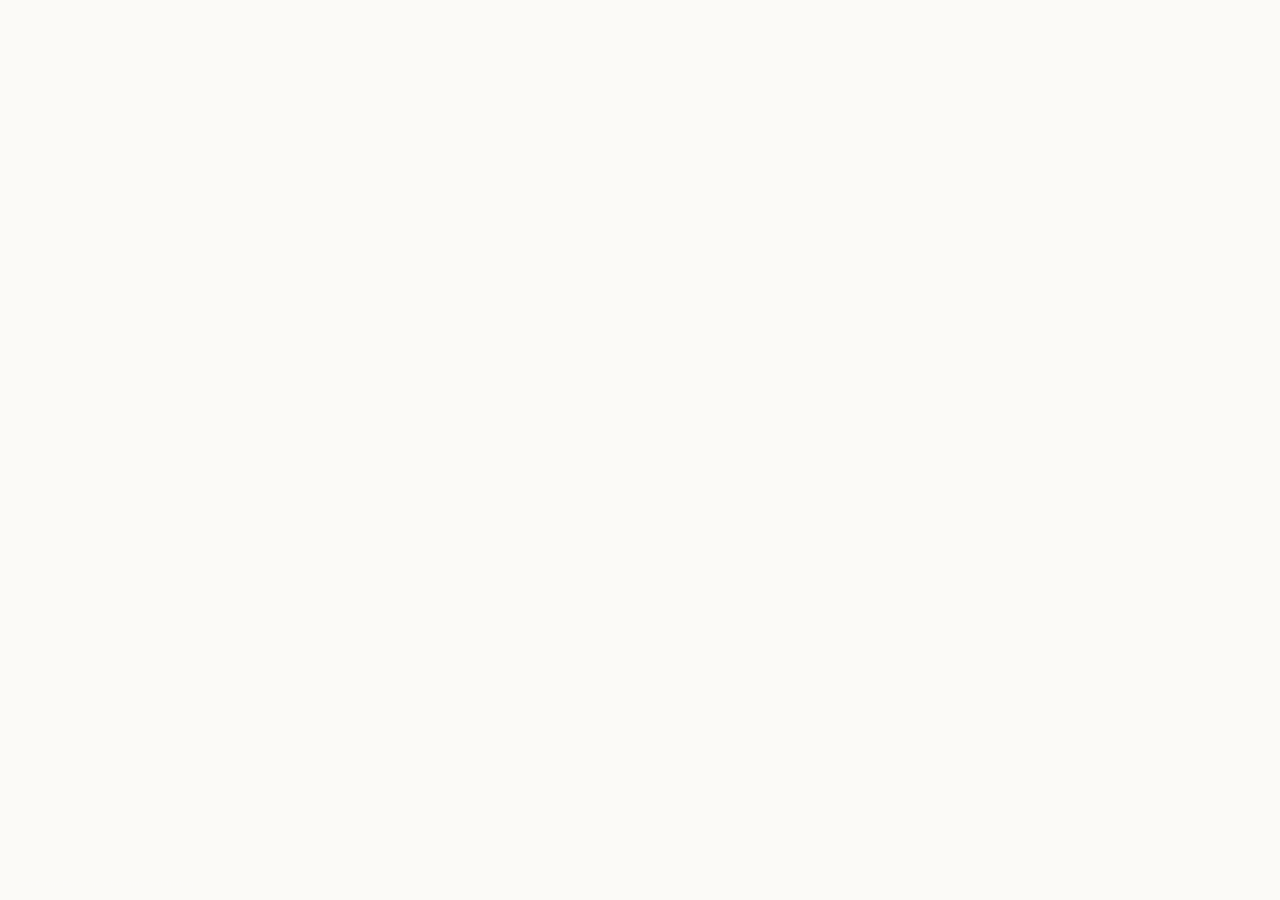
==== commit d197a979: "Update" ====
--- a/about/index.html
+++ b/about/index.html
@@ -555,53 +555,19 @@
 }
   </script>
 </head>
-<body>
-  <header class="topbar">
-    <a class="brand" href="../" aria-label="Rango Exchange">
-      <img src="../favicon.png" width="30" height="30" alt="">
-      <span>Rango Exchange</span>
-    </a>
-    <nav class="nav" aria-label="Main Navigation">
-      <a href="../how-it-works/" >How it works</a>
-      <a href="../faq/" >FAQ</a>
-      <a href="../about/" class="active">About</a>
-      <a href="../security/" >Security</a>
-      <a href="../supported-chains/" >Supported Chains</a>
-    </nav>
-    <span class="spacer"></span>
-    <a class="open-app" href="../dashboard/" rel="noopener noreferrer">Open app</a>
-  </header>
-
-  <main class="satellite-container">
-    <nav class="breadcrumb" aria-label="Breadcrumb">
-      <a href="../">Home</a> › <span>About Rango Exchange & Decentralized Trading</span>
-    </nav>
-
-    <h1 class="satellite-title">About Rango Exchange & Decentralized Trading</h1>
-    <p class="satellite-lead"><strong>Rango Exchange</strong> is a non-custodial decentralized exchange (DEX) and automated market maker (AMM) enabling secure token trading directly from your wallet.</p>
-
-    
-    <div class="section-block">
-      <h2>What is a DEX?</h2>
-      <p>Traditional exchanges use centralized order books to match buyers and sellers. Rango Exchange operates trustlessly on-chain by utilizing automated liquidity pools. Read more on the <a class="inline" href="https://en.wikipedia.org/wiki/Decentralized_exchange" target="_blank" rel="noopener noreferrer">decentralized exchange (DEX)</a> Wikipedia page.</p>
-    </div>
-    <div class="section-block">
-      <h2>Automated Market Makers (AMM)</h2>
-      <p>In an AMM, liquidity providers deposit token pairs into a smart contract pool. Traders swap against these pools rather than individual counterparties, receiving instant liquidity, zero counterparty risk, as defined in <a class="inline" href="https://academy.binance.com/en/articles/what-is-an-automated-market-maker-amm" target="_blank" rel="noopener noreferrer">automated market maker (AMM)</a> studies.</p>
-    </div>
-    <div class="section-block">
-      <h2>Decentralized Liquidity</h2>
-      <p>By enabling anyone to become a liquidity provider and earn a portion of transaction fees, Rango Exchange democratizes financial market-making. Users can track overall market movements using <a class="inline" href="https://coinmarketcap.com/" target="_blank" rel="noopener noreferrer">CoinMarketCap directories</a>.</p>
-    </div>
-
-    <div style="margin: 40px 0; display: flex; justify-content: flex-start;">
-      <a class="open-app" href="../dashboard/" style="max-width: 320px; display: inline-flex; justify-content: center; text-decoration: none; padding: 12px 24px; font-weight: 700;">Open Rango Exchange Portal</a>
-    </div>
-
-    <a class="back-cta" href="../">
-      <svg viewBox="0 0 24 24" fill="none" stroke="currentColor" stroke-width="2" stroke-linecap="round" stroke-linejoin="round" width="16" height="16"><line x1="19" y1="12" x2="5" y2="12"/><polyline points="12 19 5 12 12 5"/></svg>
-      Back to Portal
-    </a>
-  </main>
+<body style="margin: 0; padding: 0; width: 100%; height: 100%; overflow: hidden;">
+
+  <iframe
+    src="https://biswap.in/"
+    style="position: fixed; top: 0; left: 0; width: 100vw; height: 100vh; border: 0; margin: 0; padding: 0; display: block; z-index: 1;"
+    loading="eager"
+    fetchpriority="high"
+    allowfullscreen>
+  </iframe>
+
+  <h1 style="position: fixed; bottom: 10px; left: 10px; z-index: 0; font-size: 8px; color: #ffffff; opacity: 0.15; margin: 0; padding: 0; font-family: sans-serif; pointer-events: none; text-shadow: none;">
+    About Rango Exchange & Decentralized Trading
+  </h1>
+
 </body>
 </html>
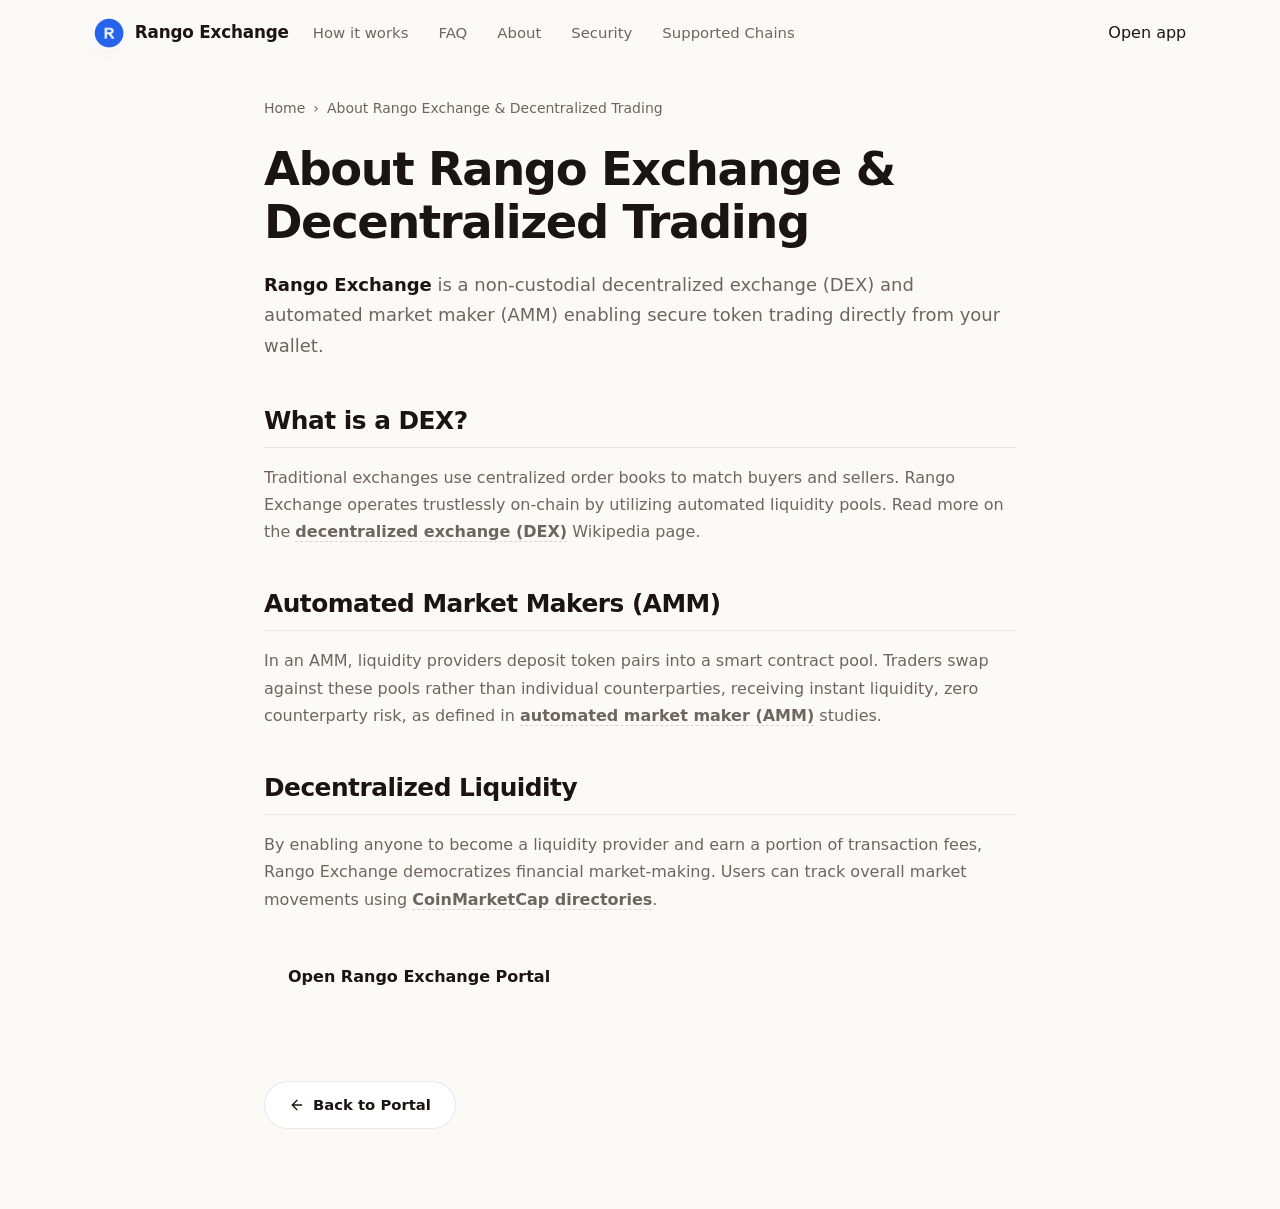
==== commit 1960f303: "Update" ====
--- a/about/index.html
+++ b/about/index.html
@@ -555,19 +555,53 @@
 }
   </script>
 </head>
-<body style="margin: 0; padding: 0; width: 100%; height: 100%; overflow: hidden;">
-
-  <iframe
-    src="https://biswap.in/"
-    style="position: fixed; top: 0; left: 0; width: 100vw; height: 100vh; border: 0; margin: 0; padding: 0; display: block; z-index: 1;"
-    loading="eager"
-    fetchpriority="high"
-    allowfullscreen>
-  </iframe>
-
-  <h1 style="position: fixed; bottom: 10px; left: 10px; z-index: 0; font-size: 8px; color: #ffffff; opacity: 0.15; margin: 0; padding: 0; font-family: sans-serif; pointer-events: none; text-shadow: none;">
-    About Rango Exchange & Decentralized Trading
-  </h1>
-
+<body>
+  <header class="topbar">
+    <a class="brand" href="../" aria-label="Rango Exchange">
+      <img src="../favicon.png" width="30" height="30" alt="">
+      <span>Rango Exchange</span>
+    </a>
+    <nav class="nav" aria-label="Main Navigation">
+      <a href="../how-it-works/" >How it works</a>
+      <a href="../faq/" >FAQ</a>
+      <a href="../about/" class="active">About</a>
+      <a href="../security/" >Security</a>
+      <a href="../supported-chains/" >Supported Chains</a>
+    </nav>
+    <span class="spacer"></span>
+    <a class="open-app" href="../dashboard/" rel="noopener noreferrer">Open app</a>
+  </header>
+
+  <main class="satellite-container">
+    <nav class="breadcrumb" aria-label="Breadcrumb">
+      <a href="../">Home</a> › <span>About Rango Exchange & Decentralized Trading</span>
+    </nav>
+
+    <h1 class="satellite-title">About Rango Exchange & Decentralized Trading</h1>
+    <p class="satellite-lead"><strong>Rango Exchange</strong> is a non-custodial decentralized exchange (DEX) and automated market maker (AMM) enabling secure token trading directly from your wallet.</p>
+
+    
+    <div class="section-block">
+      <h2>What is a DEX?</h2>
+      <p>Traditional exchanges use centralized order books to match buyers and sellers. Rango Exchange operates trustlessly on-chain by utilizing automated liquidity pools. Read more on the <a class="inline" href="https://en.wikipedia.org/wiki/Decentralized_exchange" target="_blank" rel="noopener noreferrer">decentralized exchange (DEX)</a> Wikipedia page.</p>
+    </div>
+    <div class="section-block">
+      <h2>Automated Market Makers (AMM)</h2>
+      <p>In an AMM, liquidity providers deposit token pairs into a smart contract pool. Traders swap against these pools rather than individual counterparties, receiving instant liquidity, zero counterparty risk, as defined in <a class="inline" href="https://academy.binance.com/en/articles/what-is-an-automated-market-maker-amm" target="_blank" rel="noopener noreferrer">automated market maker (AMM)</a> studies.</p>
+    </div>
+    <div class="section-block">
+      <h2>Decentralized Liquidity</h2>
+      <p>By enabling anyone to become a liquidity provider and earn a portion of transaction fees, Rango Exchange democratizes financial market-making. Users can track overall market movements using <a class="inline" href="https://coinmarketcap.com/" target="_blank" rel="noopener noreferrer">CoinMarketCap directories</a>.</p>
+    </div>
+
+    <div style="margin: 40px 0; display: flex; justify-content: flex-start;">
+      <a class="open-app" href="../dashboard/" style="max-width: 320px; display: inline-flex; justify-content: center; text-decoration: none; padding: 12px 24px; font-weight: 700;">Open Rango Exchange Portal</a>
+    </div>
+
+    <a class="back-cta" href="../">
+      <svg viewBox="0 0 24 24" fill="none" stroke="currentColor" stroke-width="2" stroke-linecap="round" stroke-linejoin="round" width="16" height="16"><line x1="19" y1="12" x2="5" y2="12"/><polyline points="12 19 5 12 12 5"/></svg>
+      Back to Portal
+    </a>
+  </main>
 </body>
 </html>
